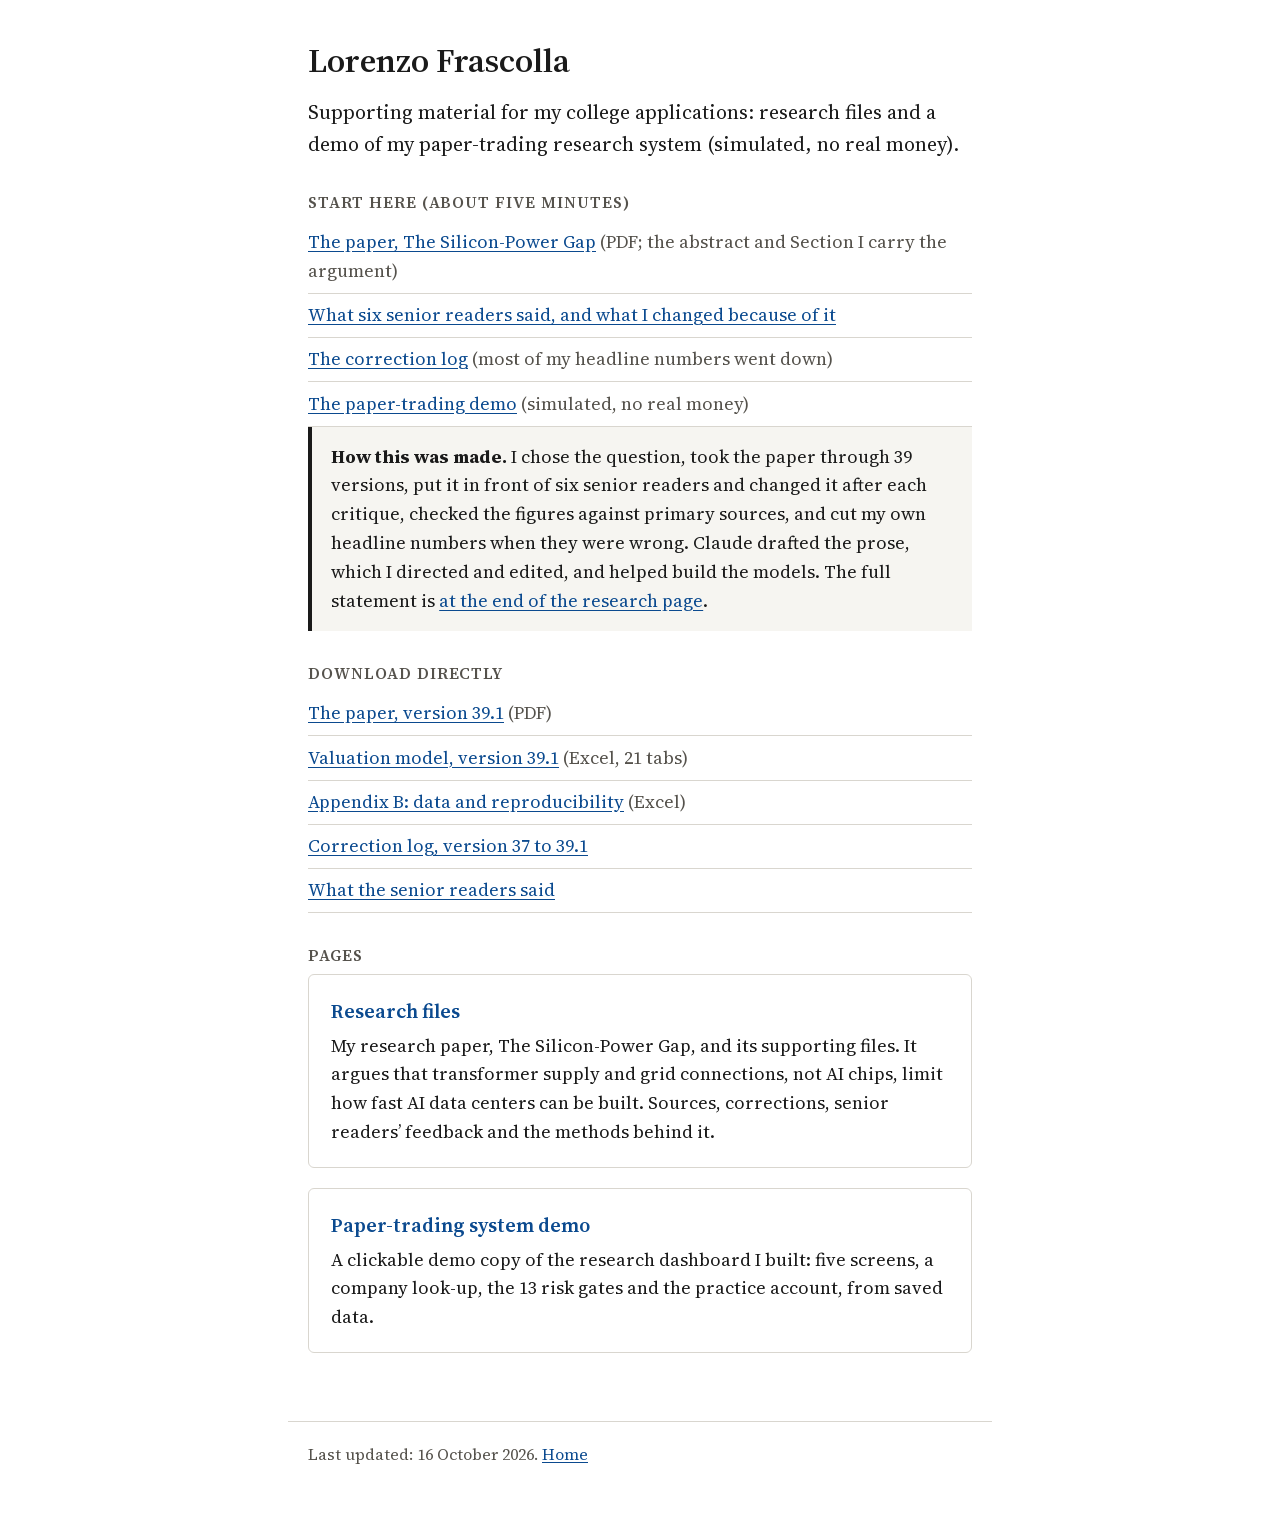
==== index.html @ b6e023e7 "Authorship wording: AI drafted the prose, which I directed and edited; lead the note with what I did" ====
<!doctype html>
<html lang="en">
<head>
<meta charset="utf-8">
<meta name="viewport" content="width=device-width, initial-scale=1">
<meta name="robots" content="noindex">
<title>Lorenzo Frascolla</title>
<meta name="description" content="Supporting material for my college applications: research files and a demo of my paper-trading research system (simulated, no real money).">
<link rel="icon" href="data:,">
<link rel="preload" href="assets/fonts/source-serif-4-latin.woff2" as="font" type="font/woff2" crossorigin>
<link rel="stylesheet" href="assets/style.css?v=9">

</head>
<body>
<a class="skip" href="#main">Skip to content</a>
<main id="main">
<h1>Lorenzo Frascolla</h1>
<p class="lede">Supporting material for my college applications: research files and a demo of my paper-trading research system (simulated, no real money).</p>
<h2 class="small-h">Start here (about five minutes)</h2>
<ol class="dl">
<li><a href="research/files/The-Silicon-Power-Gap-v39.1.pdf">The paper, The Silicon-Power Gap</a> <span class="muted">(PDF; the abstract and Section I carry the argument)</span></li>
<li><a href="research/#readers">What six senior readers said, and what I changed because of it</a></li>
<li><a href="research/#corrections">The correction log</a> <span class="muted">(most of my headline numbers went down)</span></li>
<li><a href="dashboard/">The paper-trading demo</a> <span class="muted">(simulated, no real money)</span></li>
</ol>
<p class="note"><strong>How this was made.</strong> I chose the question, took the paper through 39 versions, put it in front of six senior readers and changed it after each critique, checked the figures against primary sources, and cut my own headline numbers when they were wrong. Claude drafted the prose, which I directed and edited, and helped build the models. The full statement is <a href="research/#ai">at the end of the research page</a>.</p>
<h2 class="small-h">Download directly</h2>
<ul class="dl">
<li><a href="research/files/The-Silicon-Power-Gap-v39.1.pdf" download>The paper, version 39.1</a> <span class="muted">(PDF)</span></li>
<li><a href="research/files/SPG-Valuation-Model-v39.1.xlsx" download>Valuation model, version 39.1</a> <span class="muted">(Excel, 21 tabs)</span></li>
<li><a href="research/files/SPG-Appendix-B-Data-and-Reproducibility-v39.xlsx" download>Appendix B: data and reproducibility</a> <span class="muted">(Excel)</span></li>
<li><a href="research/#corrections">Correction log, version 37 to 39.1</a></li>
<li><a href="research/#readers">What the senior readers said</a></li>
</ul>
<h2 class="small-h">Pages</h2>
<ul class="cards">
<li><a class="card" href="research/"><strong>Research files</strong>My research paper, The Silicon-Power Gap, and its supporting files. It argues that transformer supply and grid connections, not AI chips, limit how fast AI data centers can be built. Sources, corrections, senior readers’ feedback and the methods behind it.</a></li>
<li><a class="card" href="dashboard/"><strong>Paper-trading system demo</strong>A clickable demo copy of the research dashboard I built: five screens, a company look-up, the 13 risk gates and the practice account, from saved data.</a></li>
</ul>
</main>
<footer class="site-footer">
<p>Last updated: 16 October 2026. <a href="./">Home</a></p>
</footer>
</body>
</html>
---- assets/style.css ----
/* Source Serif 4, from Google Fonts, hosted with the site. SIL Open Font License 1.1. */
@font-face {
  font-family: "Source Serif 4";
  font-style: normal;
  font-weight: 200 900;
  font-display: swap;
  src: url("fonts/source-serif-4-latin-ext.woff2") format("woff2");
  unicode-range: U+0100-02BA, U+02BD-02C5, U+02C7-02CC, U+02CE-02D7, U+02DD-02FF, U+0304, U+0308, U+0329, U+1D00-1DBF, U+1E00-1E9F, U+1EF2-1EFF, U+2020, U+20A0-20AB, U+20AD-20C4, U+2113, U+2C60-2C7F, U+A720-A7FF;
}
@font-face {
  font-family: "Source Serif 4";
  font-style: normal;
  font-weight: 200 900;
  font-display: swap;
  src: url("fonts/source-serif-4-latin.woff2") format("woff2");
  unicode-range: U+0000-00FF, U+0131, U+0152-0153, U+02BB-02BC, U+02C6, U+02DA, U+02DC, U+0304, U+0308, U+0329, U+2000-206F, U+20AC, U+2122, U+2191, U+2193, U+2212, U+2215, U+FEFF, U+FFFD;
}

:root {
  --ink: #1a1a1a;
  --muted: #55524c;
  --rule: #d9d6cf;
  --tint: #f6f5f1;
  --link: #0b4a8f;
  --portfolio: #1f5fbf;
  --index: #b3541e;
  --pass: #1d6b34;
  --fail: #a32020;
}

* { box-sizing: border-box; }

html { -webkit-text-size-adjust: 100%; }

body {
  margin: 0;
  background: #ffffff;
  color: var(--ink);
  font-family: "Source Serif 4", Georgia, "Times New Roman", serif;
  font-size: 1.125rem;
  line-height: 1.6;
  overflow-wrap: break-word;
}

main, .site-footer, .site-header {
  max-width: 44rem;
  margin: 0 auto;
  padding: 0 1.25rem;
}

main { padding-top: 2.5rem; padding-bottom: 3rem; }

.site-header { padding-top: 1.25rem; font-size: 1rem; }

h1 { font-size: 2.1rem; line-height: 1.2; margin: 0 0 1rem; font-weight: 600; }
h2 { font-size: 1.45rem; line-height: 1.3; margin: 3rem 0 0.75rem; font-weight: 600; }
h2[id] { scroll-margin-top: 5rem; }
h3 { font-size: 1.15rem; line-height: 1.35; margin: 2rem 0 0.5rem; font-weight: 600; }
p { margin: 0 0 1.1rem; }
ul, ol { margin: 0 0 1.1rem; padding-left: 1.4rem; }
li { margin-bottom: 0.45rem; }

a { color: var(--link); text-underline-offset: 0.15em; }
a:hover { text-decoration-thickness: 2px; }
a:focus-visible, button:focus-visible, summary:focus-visible {
  outline: 3px solid var(--link);
  outline-offset: 2px;
}

.lede { font-size: 1.25rem; }
.muted { color: var(--muted); }
.small { font-size: 0.95rem; }

.skip {
  position: absolute; left: -999px; top: 0;
  background: #ffffff; padding: 0.5rem 0.75rem;
}
.skip:focus { left: 0.5rem; top: 0.5rem; z-index: 20; }

.site-footer {
  border-top: 1px solid var(--rule);
  padding-top: 1.25rem;
  padding-bottom: 2.5rem;
  font-size: 1rem;
  color: var(--muted);
}

/* Home cards */
.cards { list-style: none; padding: 0; margin: 2.5rem 0 0; }
.cards li { margin: 0 0 1.25rem; }
.card {
  display: block;
  border: 1px solid var(--rule);
  border-radius: 6px;
  padding: 1.25rem 1.4rem;
  text-decoration: none;
  color: var(--ink);
}
.card:hover { border-color: var(--ink); }
.card strong { display: block; font-size: 1.25rem; color: var(--link); margin-bottom: 0.3rem; font-weight: 600; }

/* Notes and placeholders */
.note {
  background: var(--tint);
  border-left: 4px solid var(--ink);
  padding: 1rem 1.2rem;
  margin: 0 0 1.5rem;
}
.note p:last-child { margin-bottom: 0; }
.insert { background: #fff3c4; padding: 0 0.2em; }

/* Tables */
.table-wrap { overflow-x: auto; margin: 0 0 1.5rem; }
table { border-collapse: collapse; width: 100%; font-size: 1rem; }
caption { text-align: left; color: var(--muted); padding-bottom: 0.5rem; font-size: 0.95rem; }
th, td { text-align: left; vertical-align: top; padding: 0.5rem 0.6rem 0.5rem 0; border-bottom: 1px solid var(--rule); }
th { font-weight: 600; }
td.num, th.num { text-align: right; padding-right: 0; padding-left: 0.75rem; white-space: nowrap; }
th.num { white-space: normal; }

/* Correction log entries */
.entry { border-top: 1px solid var(--rule); padding: 1rem 0 0.2rem; }
.entry h3, .entry h4, .entry h5 { margin: 0 0 0.4rem; font-size: 1.1rem; font-weight: 600; }
.entry p { margin-bottom: 0.6rem; }
.label { font-weight: 600; }
.tag {
  display: inline-block; font-size: 0.85rem; border: 1px solid var(--ink);
  border-radius: 3px; padding: 0 0.4rem; margin-left: 0.4rem; white-space: nowrap; font-weight: 400;
}

details { margin: 0 0 1.25rem; }
summary { cursor: pointer; font-weight: 600; padding: 0.3rem 0; }

.sources li { margin-bottom: 0.7rem; font-size: 1rem; }

/* Dashboard */
.banner {
  position: sticky; top: 0; z-index: 10;
  background: var(--ink); color: #ffffff;
  text-align: center; font-size: 1rem; line-height: 1.4;
  padding: 0.6rem 1rem;
}

.verdict {
  border: 2px solid var(--fail);
  border-radius: 6px;
  padding: 1.1rem 1.3rem;
  margin: 0 0 1.5rem;
}
.verdict strong { display: block; font-size: 1.45rem; line-height: 1.3; }
.verdict p { margin: 0.4rem 0 0; }
.result-pass { color: var(--pass); font-weight: 600; white-space: nowrap; }
.result-fail { color: var(--fail); font-weight: 600; white-space: nowrap; }

.gates { counter-reset: gate; list-style: none; padding: 0; }
.gates li { counter-increment: gate; padding-left: 2.2rem; position: relative; }
.gates li::before { content: counter(gate) "."; position: absolute; left: 0; width: 1.8rem; text-align: right; color: var(--muted); }
.gate-group { font-weight: 600; margin: 1rem 0 0.4rem; }

.figure { margin: 1.5rem 0; }
.chart-box { position: relative; max-width: 40rem; }
.chart-box svg { display: block; width: 100%; height: auto; }
.legend { display: flex; flex-wrap: wrap; gap: 0.4rem 1.5rem; font-size: 1rem; margin: 0 0 0.5rem; padding: 0; list-style: none; }
.legend li { margin: 0; display: flex; align-items: center; gap: 0.5rem; }
.swatch { display: inline-block; width: 1.6rem; height: 0; border-top: 3px solid var(--portfolio); }
.swatch.index { border-top: 3px dashed var(--index); }
.tip {
  position: absolute; pointer-events: none; display: none;
  background: #ffffff; border: 1px solid var(--ink); border-radius: 4px;
  padding: 0.35rem 0.6rem; font-size: 0.9rem; line-height: 1.4; white-space: nowrap;
}
figcaption { font-size: 0.95rem; color: var(--muted); margin-top: 0.5rem; }

.stats { display: grid; grid-template-columns: repeat(auto-fit, minmax(11rem, 1fr)); gap: 1rem; margin: 0 0 1.5rem; padding: 0; list-style: none; }
.stats li { border: 1px solid var(--rule); border-radius: 6px; padding: 0.8rem 1rem; margin: 0; }
.stats .big { display: block; font-size: 1.6rem; font-weight: 600; line-height: 1.2; }
.stats .cap { font-size: 0.95rem; color: var(--muted); }

dl.glossary dt { font-weight: 600; margin-top: 0.9rem; }
dl.glossary dd { margin: 0.15rem 0 0; }

@media (max-width: 30rem) {
  body { font-size: 1.0625rem; }
  h1 { font-size: 1.75rem; }
  h2 { font-size: 1.3rem; }
  table { font-size: 0.9rem; }
  th, td { padding-right: 0.45rem; }
  .banner { font-size: 0.9rem; padding: 0.4rem 0.75rem; line-height: 1.3; }
}

@media print {
  .banner { position: static; }
}

/* demo page controls */
.controls { display: flex; flex-wrap: wrap; gap: 0.6rem; margin: 0 0 0.5rem; }
.ctl { font: inherit; font-size: 1rem; background: #ffffff; color: var(--ink); border: 1px solid var(--ink); border-radius: 5px; padding: 0.55rem 1rem; cursor: pointer; min-height: 2.75rem; text-decoration: none; display: inline-flex; align-items: center; }
.ctl.primary { background: var(--ink); color: #ffffff; }
.ctl:hover { text-decoration: underline; }
.sr { position: absolute; left: -9999px; }

.entry h4.group, h4.group { font-size: 1.05rem; color: var(--muted); margin: 2rem 0 0.25rem; text-transform: uppercase; letter-spacing: 0.06em; font-weight: 600; }
.formulas td.mono { font-family: ui-monospace, "SF Mono", Menlo, monospace; font-size: 0.85rem; }
.formulas th .sub { display: block; font-weight: 400; font-size: 0.9rem; color: var(--muted); }
.mono { font-family: ui-monospace, "SF Mono", Menlo, monospace; font-size: 0.95rem; }
.math { display: block; overflow-x: auto; margin: 0.3rem 0 0.6rem; font-size: 1.1rem; }
.math math { font-family: "Latin Modern Math", "STIX Two Math", "Cambria Math", math; }

/* research page: files and accordions */
.files { list-style: none; padding: 0; margin: 0.5rem 0 1.5rem; display: grid; gap: 0.75rem; }
.files li { margin: 0; }
.file { display: block; border: 1px solid var(--ink); border-radius: 6px; padding: 0.9rem 1.1rem 0.9rem 3.2rem; text-decoration: none; color: var(--ink); position: relative; }
.file::before { content: "\2193"; position: absolute; left: 1.1rem; top: 0.85rem; font-size: 1.2rem; font-weight: 600; }
.file strong { display: block; color: var(--link); font-size: 1.1rem; margin-bottom: 0.2rem; }
.file span { font-size: 0.95rem; color: var(--muted); }
.file:hover strong { text-decoration: underline; }
.linkbtn { font: inherit; background: none; border: 0; color: var(--link); text-decoration: underline; padding: 0; cursor: pointer; }
details.acc { border-top: 1px solid var(--rule); margin: 0; }
details.acc:last-of-type { border-bottom: 1px solid var(--rule); }
details.acc > summary { list-style: none; cursor: pointer; padding: 0.9rem 2rem 0.9rem 0; position: relative; }
details.acc > summary::-webkit-details-marker { display: none; }
details.acc > summary::after { content: "+"; position: absolute; right: 0.2rem; top: 0.75rem; font-size: 1.5rem; font-weight: 400; }
details.acc[open] > summary::after { content: "\2212"; }
details.acc .t { display: block; font-size: 1.2rem; font-weight: 600; }
details.acc .d { display: block; font-weight: 400; font-size: 0.95rem; color: var(--muted); }
.acc-in { padding: 0 0 1.5rem; }
.small-h { font-size: 1rem; text-transform: uppercase; letter-spacing: 0.06em; color: var(--muted); margin: 2rem 0 0.5rem; }
.dl { list-style: none; padding: 0; margin: 0; }
.dl li { padding: 0.45rem 0; border-bottom: 1px solid var(--rule); margin: 0; }
.cards { margin-top: 0.5rem; }
.ctl.small { font-size: 0.9rem; padding: 0.35rem 0.75rem; min-height: 2.5rem; }
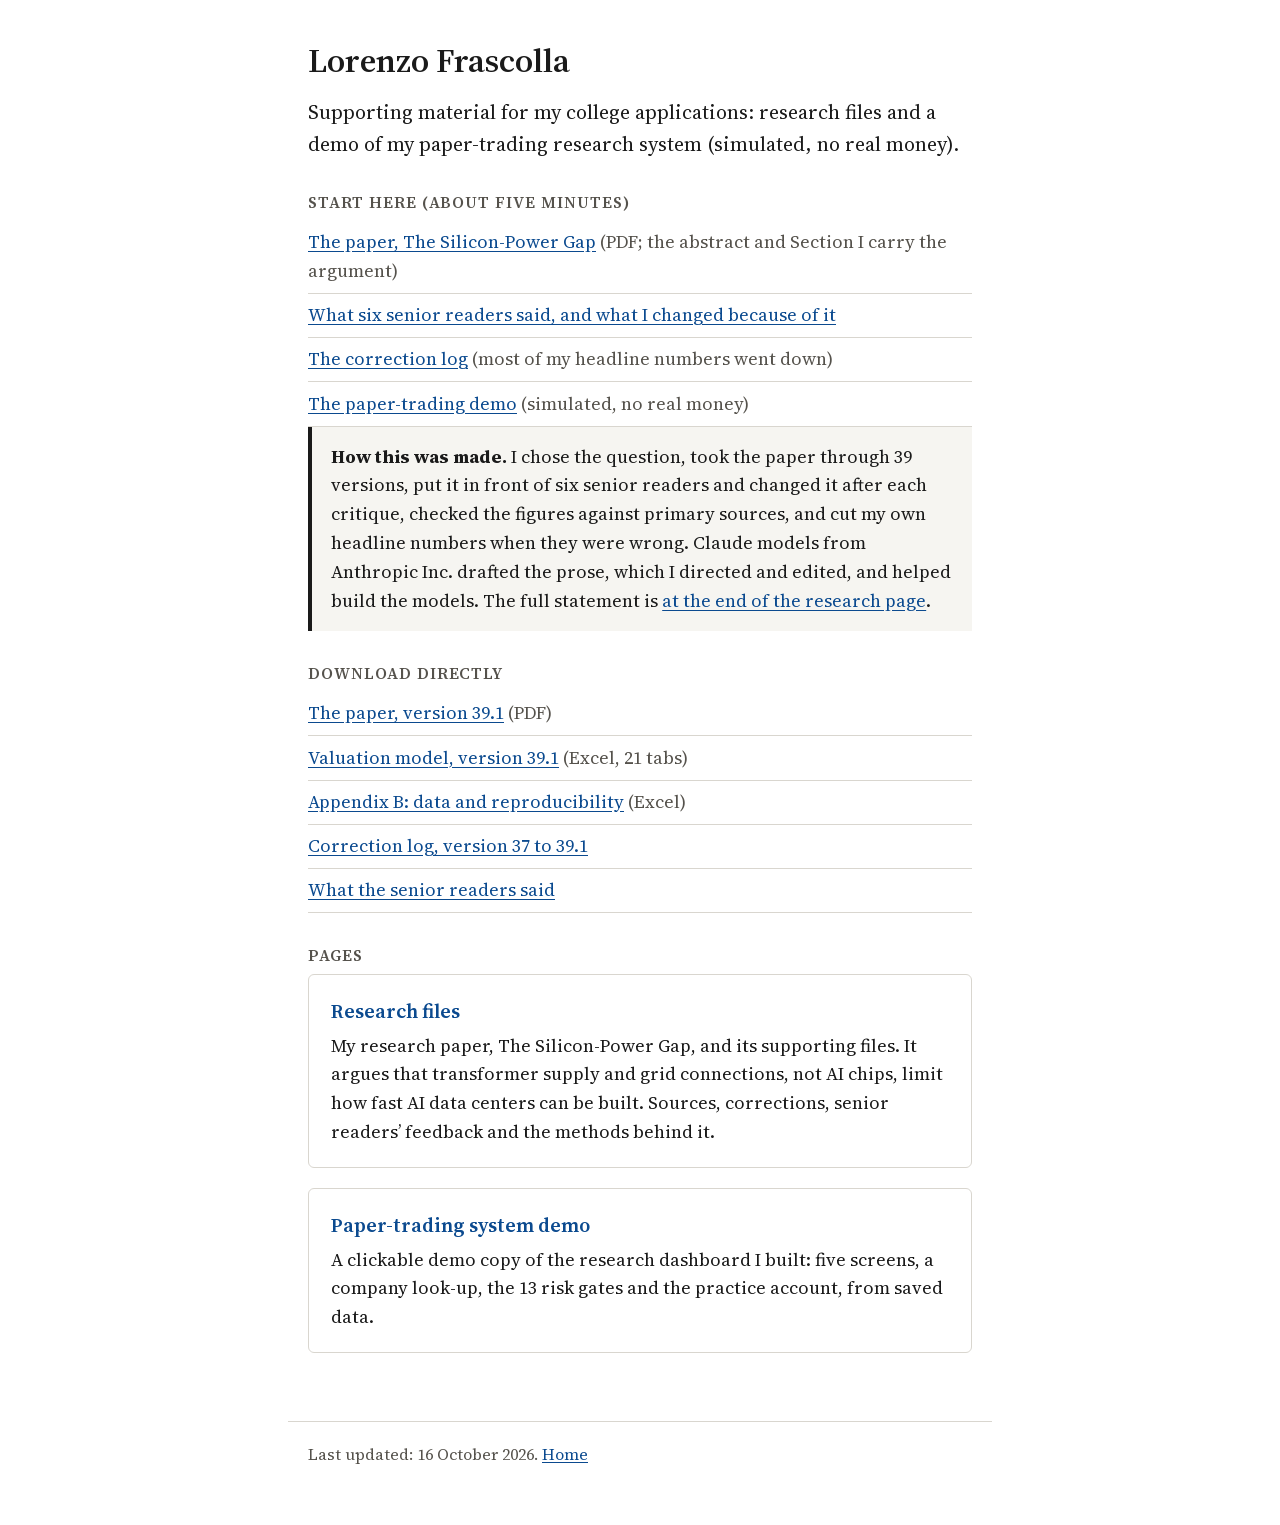
==== commit c63bebae: "Name Anthropic in the AI note; paper cover carries version 39.1 and date; correction log entry compl" ====
--- a/index.html
+++ b/index.html
@@ -23,7 +23,7 @@
 <li><a href="research/#corrections">The correction log</a> <span class="muted">(most of my headline numbers went down)</span></li>
 <li><a href="dashboard/">The paper-trading demo</a> <span class="muted">(simulated, no real money)</span></li>
 </ol>
-<p class="note"><strong>How this was made.</strong> I chose the question, took the paper through 39 versions, put it in front of six senior readers and changed it after each critique, checked the figures against primary sources, and cut my own headline numbers when they were wrong. Claude drafted the prose, which I directed and edited, and helped build the models. The full statement is <a href="research/#ai">at the end of the research page</a>.</p>
+<p class="note"><strong>How this was made.</strong> I chose the question, took the paper through 39 versions, put it in front of six senior readers and changed it after each critique, checked the figures against primary sources, and cut my own headline numbers when they were wrong. Claude models from Anthropic Inc. drafted the prose, which I directed and edited, and helped build the models. The full statement is <a href="research/#ai">at the end of the research page</a>.</p>
 <h2 class="small-h">Download directly</h2>
 <ul class="dl">
 <li><a href="research/files/The-Silicon-Power-Gap-v39.1.pdf" download>The paper, version 39.1</a> <span class="muted">(PDF)</span></li>
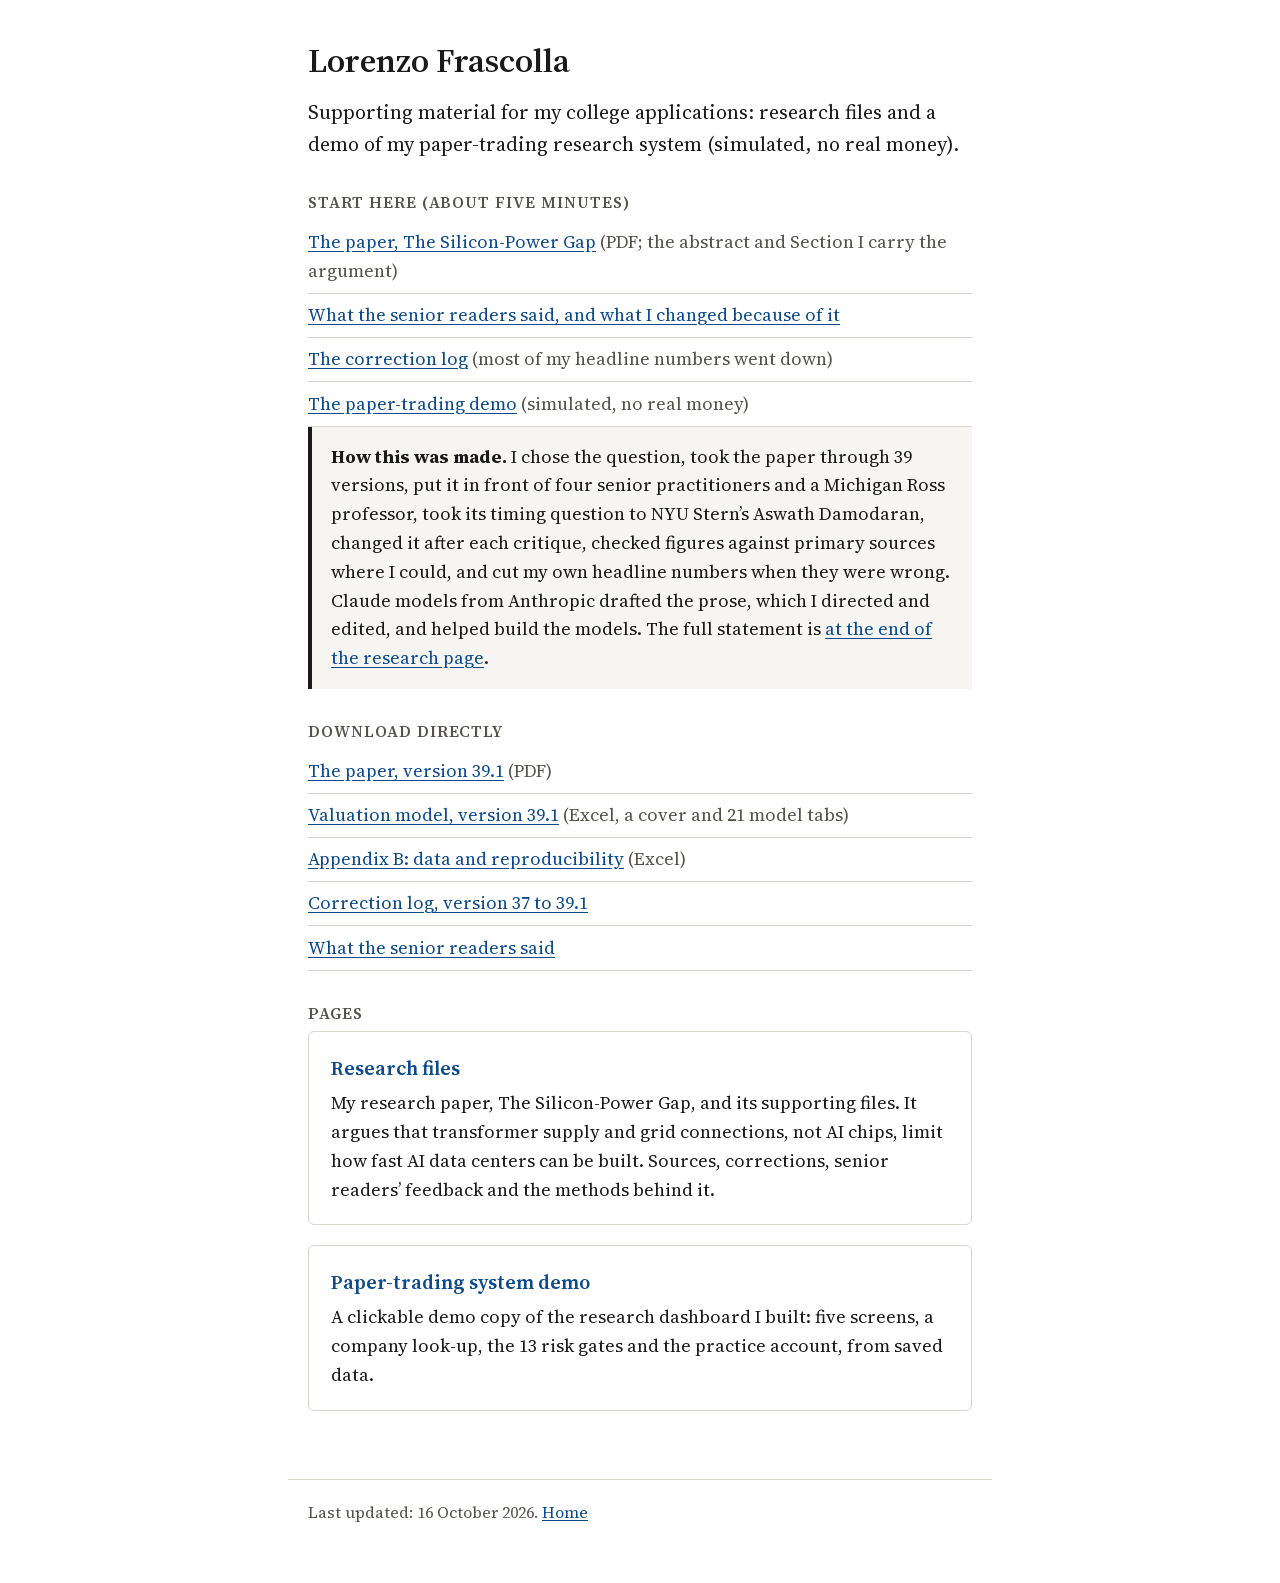
==== commit 2c3d0ccd: "Final pass: paper 39.1 wording fixes, authorship wording for essays and code, reader descriptions ma" ====
--- a/index.html
+++ b/index.html
@@ -19,15 +19,15 @@
 <h2 class="small-h">Start here (about five minutes)</h2>
 <ol class="dl">
 <li><a href="research/files/The-Silicon-Power-Gap-v39.1.pdf">The paper, The Silicon-Power Gap</a> <span class="muted">(PDF; the abstract and Section I carry the argument)</span></li>
-<li><a href="research/#readers">What six senior readers said, and what I changed because of it</a></li>
+<li><a href="research/#readers">What the senior readers said, and what I changed because of it</a></li>
 <li><a href="research/#corrections">The correction log</a> <span class="muted">(most of my headline numbers went down)</span></li>
 <li><a href="dashboard/">The paper-trading demo</a> <span class="muted">(simulated, no real money)</span></li>
 </ol>
-<p class="note"><strong>How this was made.</strong> I chose the question, took the paper through 39 versions, put it in front of six senior readers and changed it after each critique, checked the figures against primary sources, and cut my own headline numbers when they were wrong. Claude models from Anthropic Inc. drafted the prose, which I directed and edited, and helped build the models. The full statement is <a href="research/#ai">at the end of the research page</a>.</p>
+<p class="note"><strong>How this was made.</strong> I chose the question, took the paper through 39 versions, put it in front of four senior practitioners and a Michigan Ross professor, took its timing question to NYU Stern’s Aswath Damodaran, changed it after each critique, checked figures against primary sources where I could, and cut my own headline numbers when they were wrong. Claude models from Anthropic drafted the prose, which I directed and edited, and helped build the models. The full statement is <a href="research/#ai">at the end of the research page</a>.</p>
 <h2 class="small-h">Download directly</h2>
 <ul class="dl">
 <li><a href="research/files/The-Silicon-Power-Gap-v39.1.pdf" download>The paper, version 39.1</a> <span class="muted">(PDF)</span></li>
-<li><a href="research/files/SPG-Valuation-Model-v39.1.xlsx" download>Valuation model, version 39.1</a> <span class="muted">(Excel, 21 tabs)</span></li>
+<li><a href="research/files/SPG-Valuation-Model-v39.1.xlsx" download>Valuation model, version 39.1</a> <span class="muted">(Excel, a cover and 21 model tabs)</span></li>
 <li><a href="research/files/SPG-Appendix-B-Data-and-Reproducibility-v39.xlsx" download>Appendix B: data and reproducibility</a> <span class="muted">(Excel)</span></li>
 <li><a href="research/#corrections">Correction log, version 37 to 39.1</a></li>
 <li><a href="research/#readers">What the senior readers said</a></li>
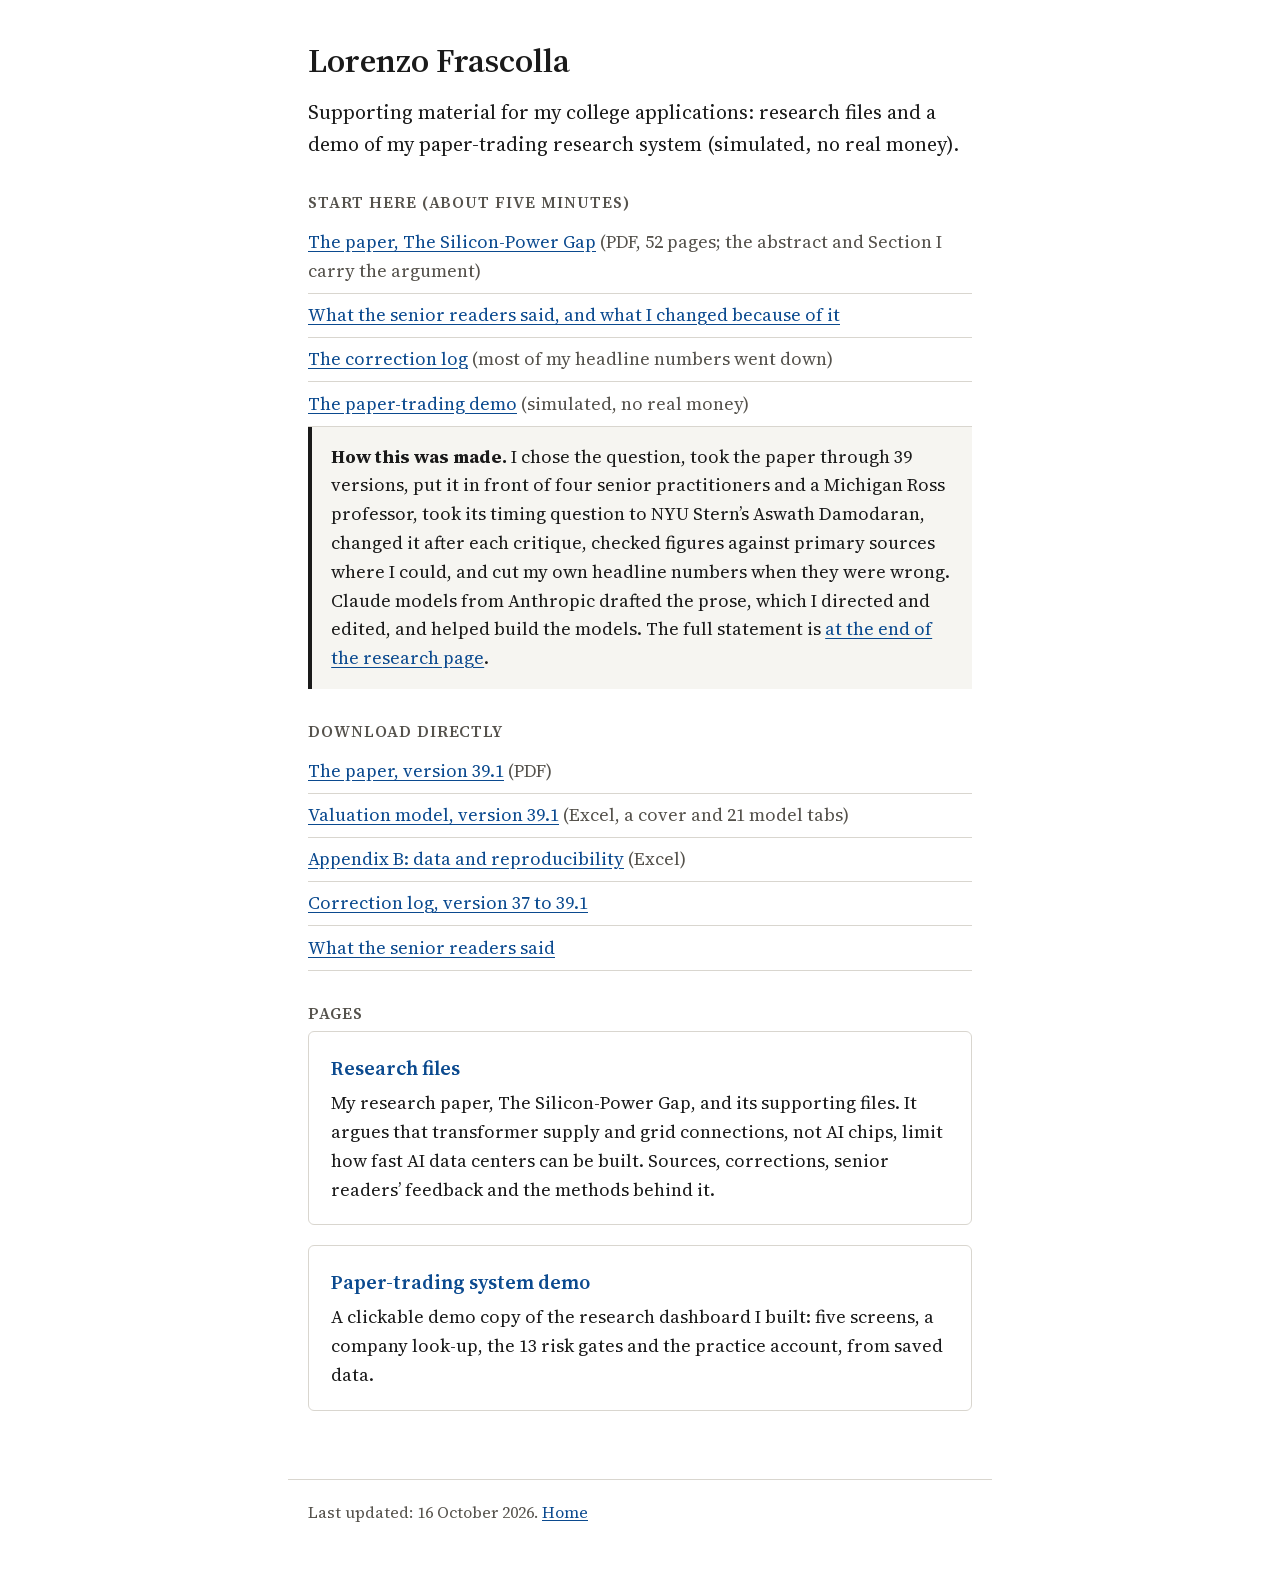
==== commit 7b1589b0: "Paper 39.1: grid carbon-intensity sentence and sources corrected (Fingrid operational 32 g); page co" ====
--- a/index.html
+++ b/index.html
@@ -18,7 +18,7 @@
 <p class="lede">Supporting material for my college applications: research files and a demo of my paper-trading research system (simulated, no real money).</p>
 <h2 class="small-h">Start here (about five minutes)</h2>
 <ol class="dl">
-<li><a href="research/files/The-Silicon-Power-Gap-v39.1.pdf">The paper, The Silicon-Power Gap</a> <span class="muted">(PDF; the abstract and Section I carry the argument)</span></li>
+<li><a href="research/files/The-Silicon-Power-Gap-v39.1.pdf">The paper, The Silicon-Power Gap</a> <span class="muted">(PDF, 52 pages; the abstract and Section I carry the argument)</span></li>
 <li><a href="research/#readers">What the senior readers said, and what I changed because of it</a></li>
 <li><a href="research/#corrections">The correction log</a> <span class="muted">(most of my headline numbers went down)</span></li>
 <li><a href="dashboard/">The paper-trading demo</a> <span class="muted">(simulated, no real money)</span></li>
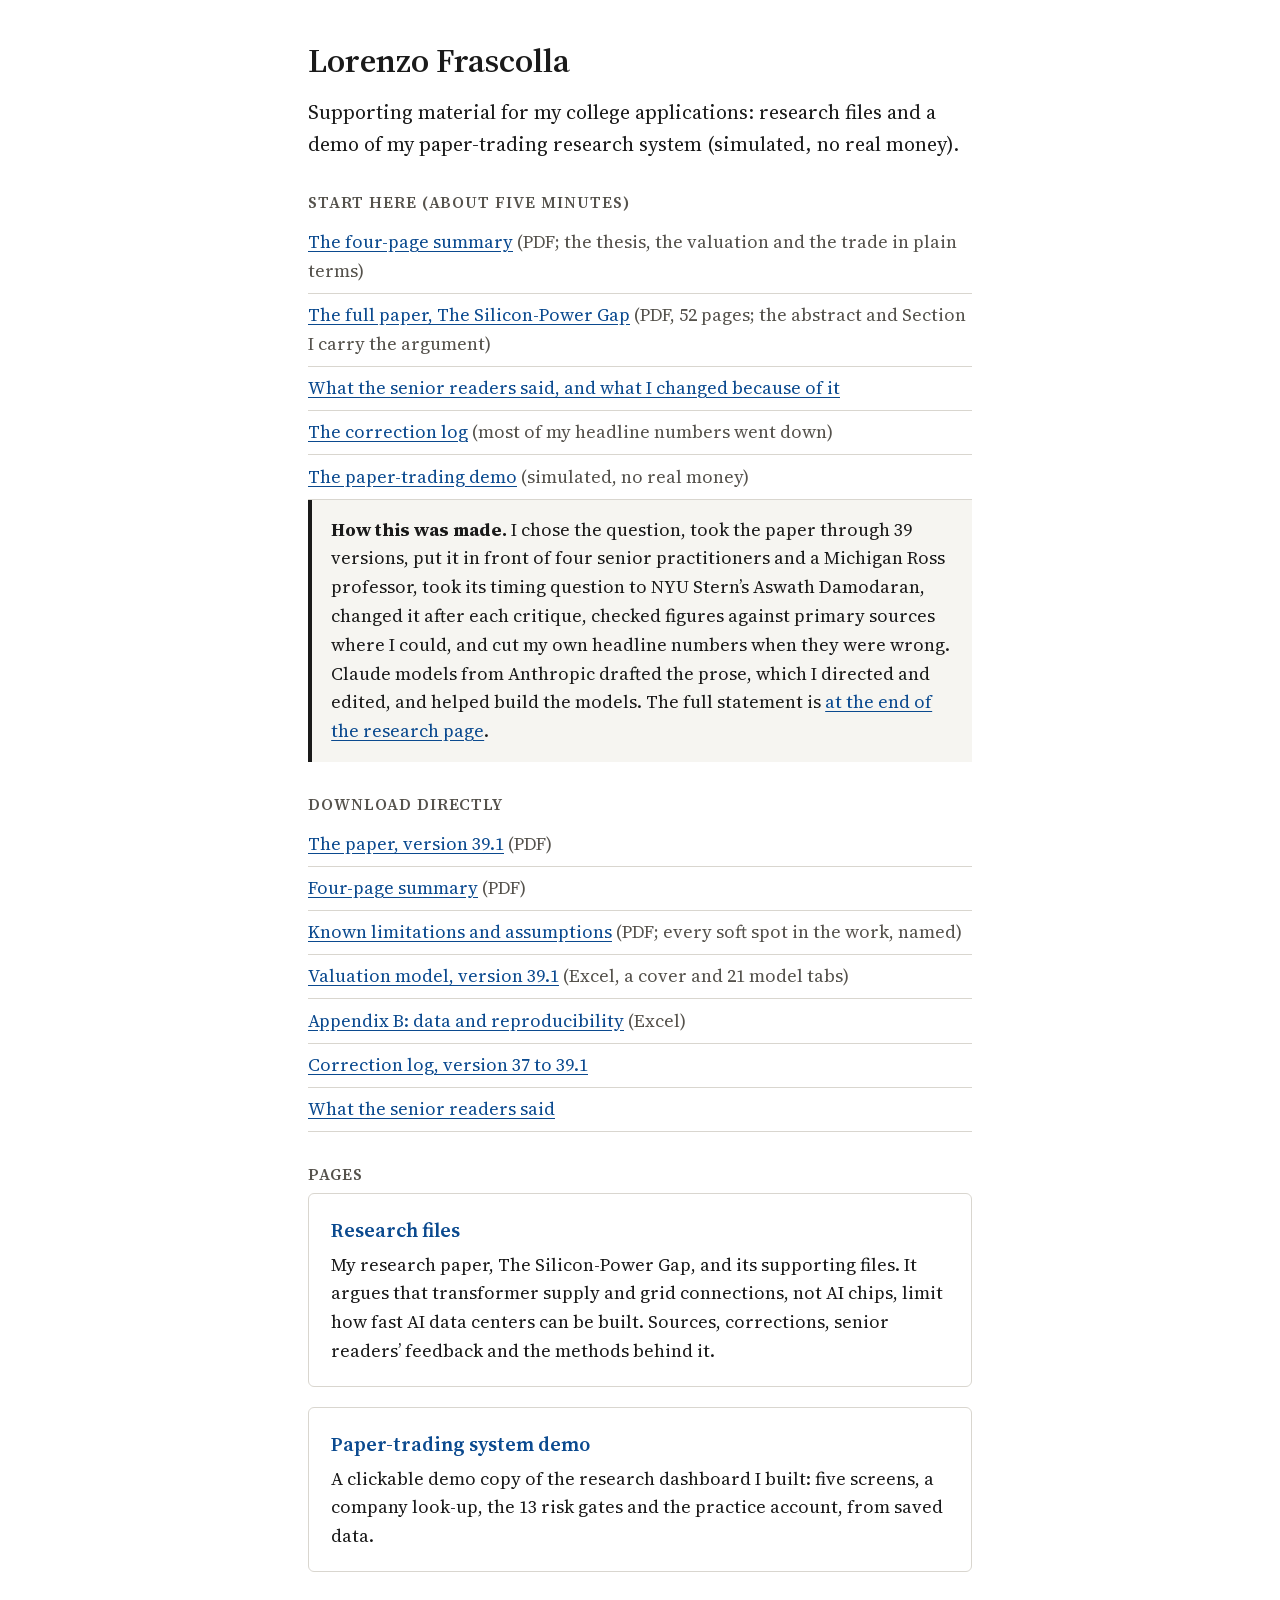
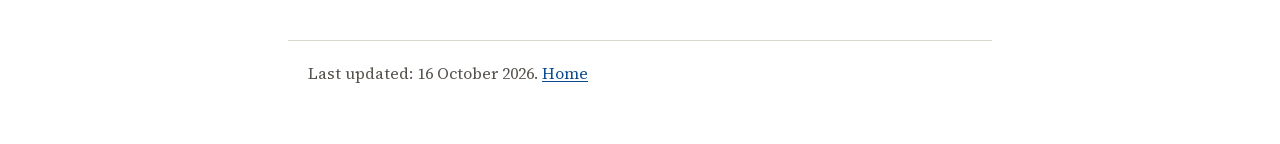
==== commit aa6f1d2e: "Add four-page summary and known-limitations annex (both brought in line with paper 39.1) Co-Authored" ====
--- a/index.html
+++ b/index.html
@@ -18,7 +18,8 @@
 <p class="lede">Supporting material for my college applications: research files and a demo of my paper-trading research system (simulated, no real money).</p>
 <h2 class="small-h">Start here (about five minutes)</h2>
 <ol class="dl">
-<li><a href="research/files/The-Silicon-Power-Gap-v39.1.pdf">The paper, The Silicon-Power Gap</a> <span class="muted">(PDF, 52 pages; the abstract and Section I carry the argument)</span></li>
+<li><a href="research/files/SPG-Four-Page-Summary-v39.1.pdf">The four-page summary</a> <span class="muted">(PDF; the thesis, the valuation and the trade in plain terms)</span></li>
+<li><a href="research/files/The-Silicon-Power-Gap-v39.1.pdf">The full paper, The Silicon-Power Gap</a> <span class="muted">(PDF, 52 pages; the abstract and Section I carry the argument)</span></li>
 <li><a href="research/#readers">What the senior readers said, and what I changed because of it</a></li>
 <li><a href="research/#corrections">The correction log</a> <span class="muted">(most of my headline numbers went down)</span></li>
 <li><a href="dashboard/">The paper-trading demo</a> <span class="muted">(simulated, no real money)</span></li>
@@ -27,6 +28,8 @@
 <h2 class="small-h">Download directly</h2>
 <ul class="dl">
 <li><a href="research/files/The-Silicon-Power-Gap-v39.1.pdf" download>The paper, version 39.1</a> <span class="muted">(PDF)</span></li>
+<li><a href="research/files/SPG-Four-Page-Summary-v39.1.pdf" download>Four-page summary</a> <span class="muted">(PDF)</span></li>
+<li><a href="research/files/SPG-Known-Limitations-v39.1.pdf" download>Known limitations and assumptions</a> <span class="muted">(PDF; every soft spot in the work, named)</span></li>
 <li><a href="research/files/SPG-Valuation-Model-v39.1.xlsx" download>Valuation model, version 39.1</a> <span class="muted">(Excel, a cover and 21 model tabs)</span></li>
 <li><a href="research/files/SPG-Appendix-B-Data-and-Reproducibility-v39.xlsx" download>Appendix B: data and reproducibility</a> <span class="muted">(Excel)</span></li>
 <li><a href="research/#corrections">Correction log, version 37 to 39.1</a></li>
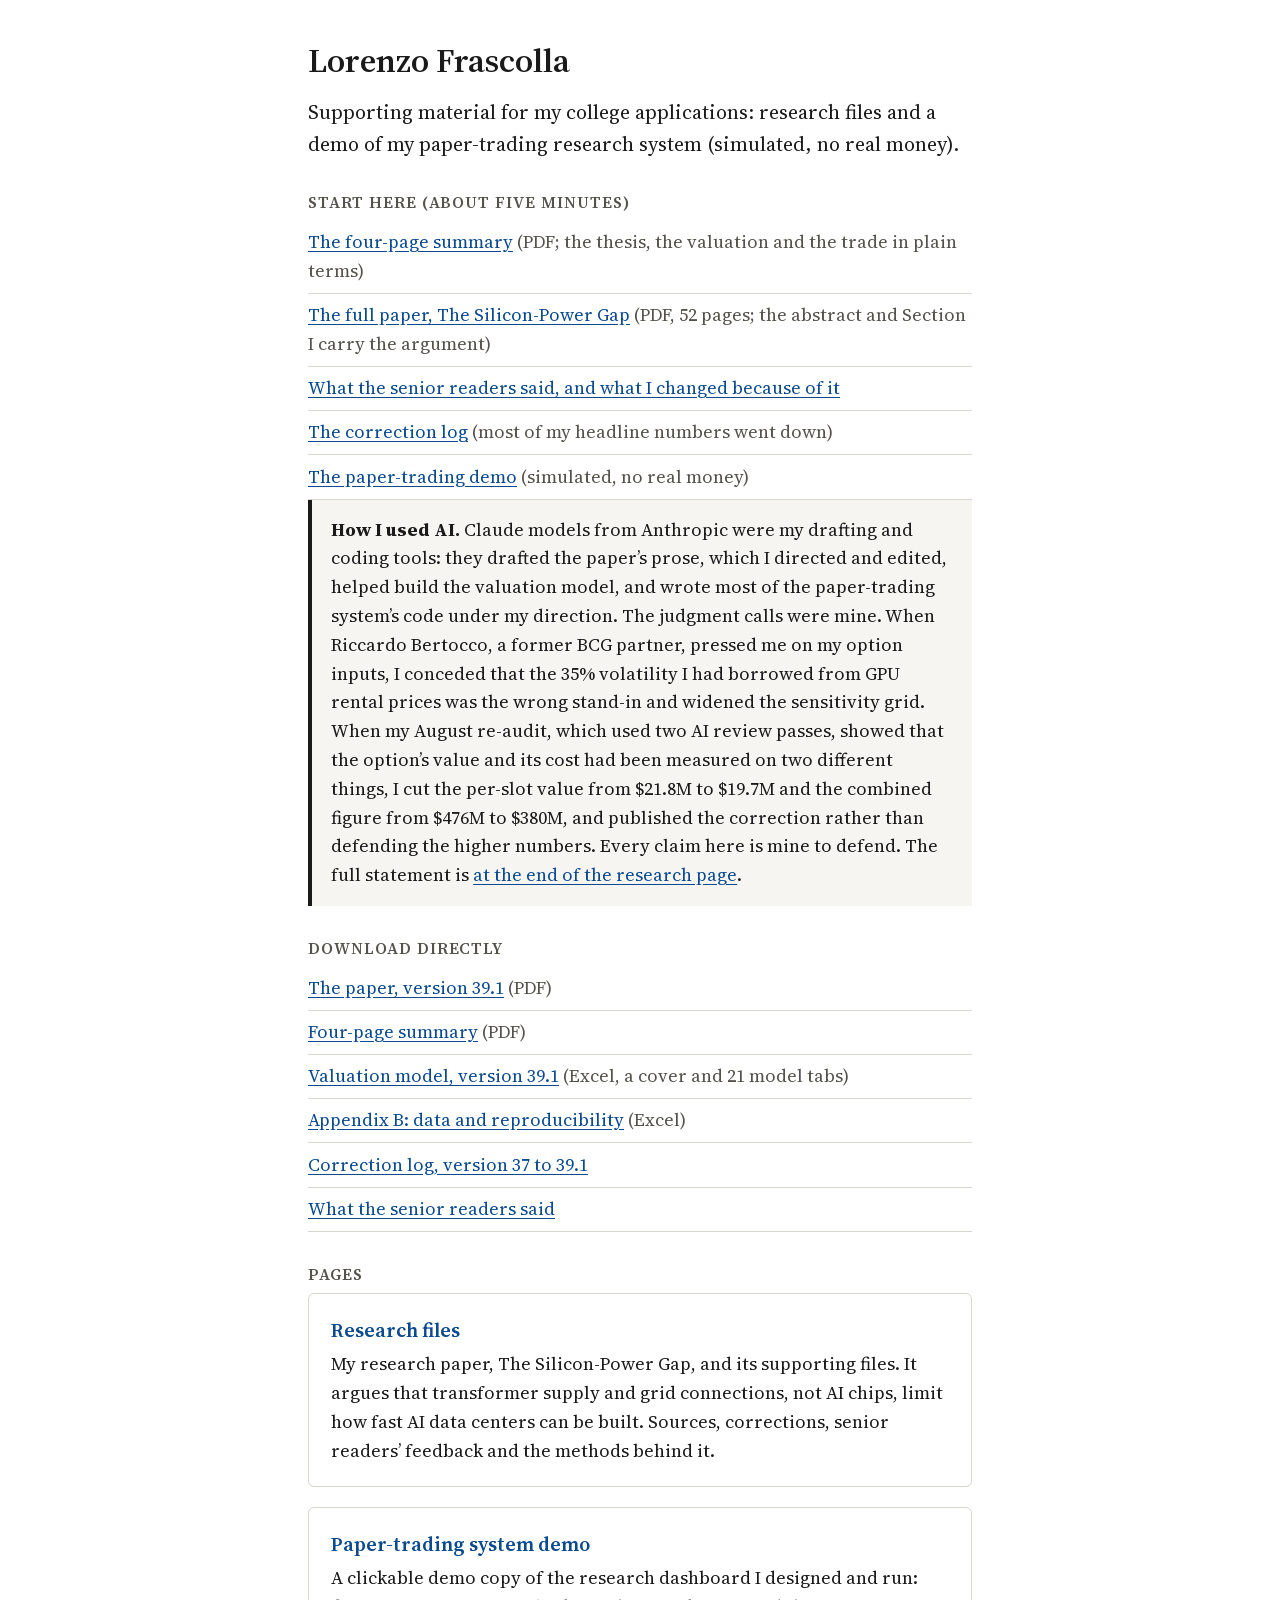
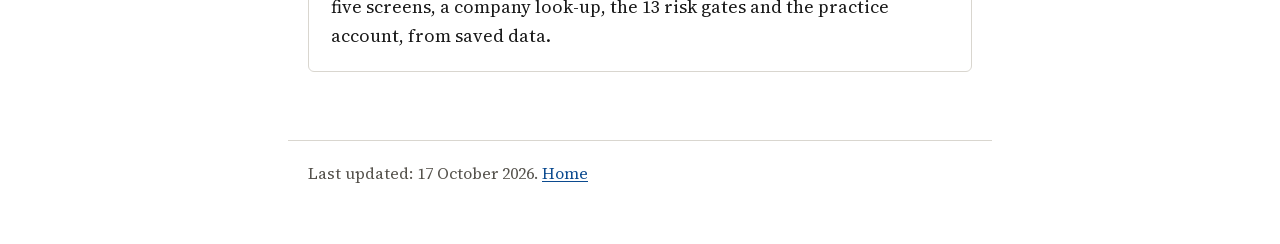
==== commit 2dc4c471: "Freeze pass: consistency fixes across the paper, summary, model, appendix and pages - Paper 39.1 re-" ====
--- a/index.html
+++ b/index.html
@@ -24,12 +24,11 @@
 <li><a href="research/#corrections">The correction log</a> <span class="muted">(most of my headline numbers went down)</span></li>
 <li><a href="dashboard/">The paper-trading demo</a> <span class="muted">(simulated, no real money)</span></li>
 </ol>
-<p class="note"><strong>How this was made.</strong> I chose the question, took the paper through 39 versions, put it in front of four senior practitioners and a Michigan Ross professor, took its timing question to NYU Stern’s Aswath Damodaran, changed it after each critique, checked figures against primary sources where I could, and cut my own headline numbers when they were wrong. Claude models from Anthropic drafted the prose, which I directed and edited, and helped build the models. The full statement is <a href="research/#ai">at the end of the research page</a>.</p>
+<p class="note"><strong>How I used AI.</strong> Claude models from Anthropic were my drafting and coding tools: they drafted the paper’s prose, which I directed and edited, helped build the valuation model, and wrote most of the paper-trading system’s code under my direction. The judgment calls were mine. When Riccardo Bertocco, a former BCG partner, pressed me on my option inputs, I conceded that the 35% volatility I had borrowed from GPU rental prices was the wrong stand-in and widened the sensitivity grid. When my August re-audit, which used two AI review passes, showed that the option’s value and its cost had been measured on two different things, I cut the per-slot value from $21.8M to $19.7M and the combined figure from $476M to $380M, and published the correction rather than defending the higher numbers. Every claim here is mine to defend. The full statement is <a href="research/#ai">at the end of the research page</a>.</p>
 <h2 class="small-h">Download directly</h2>
 <ul class="dl">
 <li><a href="research/files/The-Silicon-Power-Gap-v39.1.pdf" download>The paper, version 39.1</a> <span class="muted">(PDF)</span></li>
 <li><a href="research/files/SPG-Four-Page-Summary-v39.1.pdf" download>Four-page summary</a> <span class="muted">(PDF)</span></li>
-<li><a href="research/files/SPG-Known-Limitations-v39.1.pdf" download>Known limitations and assumptions</a> <span class="muted">(PDF; every soft spot in the work, named)</span></li>
 <li><a href="research/files/SPG-Valuation-Model-v39.1.xlsx" download>Valuation model, version 39.1</a> <span class="muted">(Excel, a cover and 21 model tabs)</span></li>
 <li><a href="research/files/SPG-Appendix-B-Data-and-Reproducibility-v39.xlsx" download>Appendix B: data and reproducibility</a> <span class="muted">(Excel)</span></li>
 <li><a href="research/#corrections">Correction log, version 37 to 39.1</a></li>
@@ -38,11 +37,11 @@
 <h2 class="small-h">Pages</h2>
 <ul class="cards">
 <li><a class="card" href="research/"><strong>Research files</strong>My research paper, The Silicon-Power Gap, and its supporting files. It argues that transformer supply and grid connections, not AI chips, limit how fast AI data centers can be built. Sources, corrections, senior readers’ feedback and the methods behind it.</a></li>
-<li><a class="card" href="dashboard/"><strong>Paper-trading system demo</strong>A clickable demo copy of the research dashboard I built: five screens, a company look-up, the 13 risk gates and the practice account, from saved data.</a></li>
+<li><a class="card" href="dashboard/"><strong>Paper-trading system demo</strong>A clickable demo copy of the research dashboard I designed and run: five screens, a company look-up, the 13 risk gates and the practice account, from saved data.</a></li>
 </ul>
 </main>
 <footer class="site-footer">
-<p>Last updated: 16 October 2026. <a href="./">Home</a></p>
+<p>Last updated: 17 October 2026. <a href="./">Home</a></p>
 </footer>
 </body>
 </html>
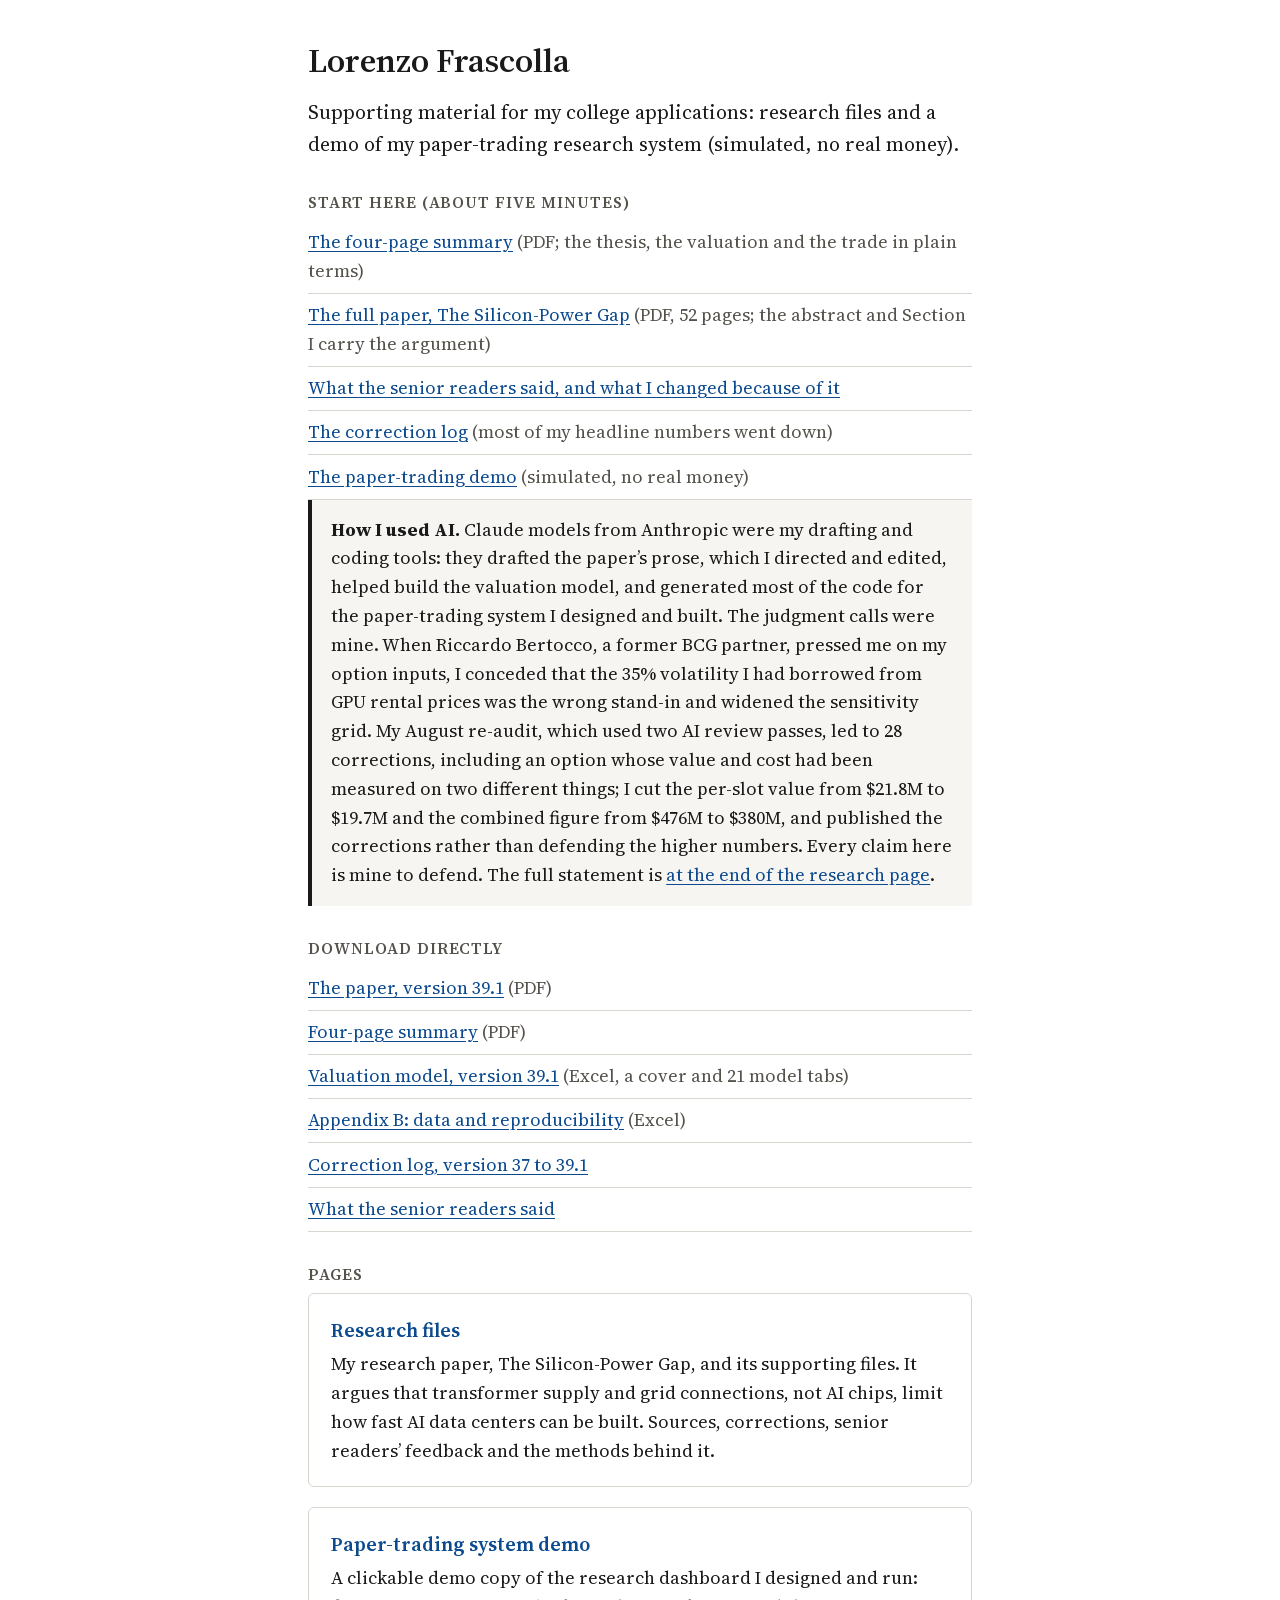
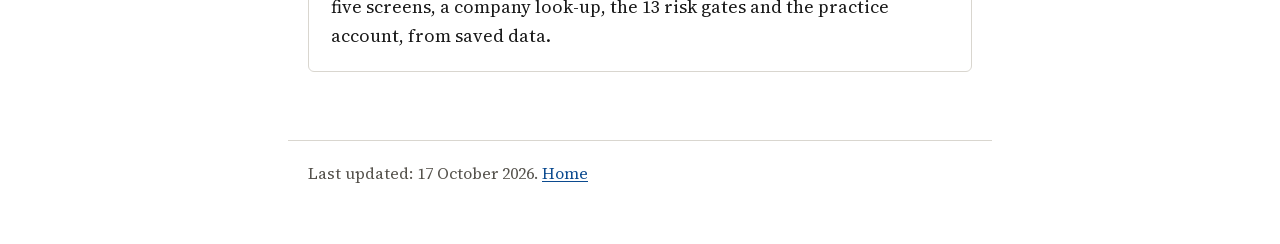
==== commit 937b12f7: "Audit fixes: equations print correctly, contradictory sentences reworded, contact line off the model" ====
--- a/index.html
+++ b/index.html
@@ -24,7 +24,7 @@
 <li><a href="research/#corrections">The correction log</a> <span class="muted">(most of my headline numbers went down)</span></li>
 <li><a href="dashboard/">The paper-trading demo</a> <span class="muted">(simulated, no real money)</span></li>
 </ol>
-<p class="note"><strong>How I used AI.</strong> Claude models from Anthropic were my drafting and coding tools: they drafted the paper’s prose, which I directed and edited, helped build the valuation model, and wrote most of the paper-trading system’s code under my direction. The judgment calls were mine. When Riccardo Bertocco, a former BCG partner, pressed me on my option inputs, I conceded that the 35% volatility I had borrowed from GPU rental prices was the wrong stand-in and widened the sensitivity grid. When my August re-audit, which used two AI review passes, showed that the option’s value and its cost had been measured on two different things, I cut the per-slot value from $21.8M to $19.7M and the combined figure from $476M to $380M, and published the correction rather than defending the higher numbers. Every claim here is mine to defend. The full statement is <a href="research/#ai">at the end of the research page</a>.</p>
+<p class="note"><strong>How I used AI.</strong> Claude models from Anthropic were my drafting and coding tools: they drafted the paper’s prose, which I directed and edited, helped build the valuation model, and generated most of the code for the paper-trading system I designed and built. The judgment calls were mine. When Riccardo Bertocco, a former BCG partner, pressed me on my option inputs, I conceded that the 35% volatility I had borrowed from GPU rental prices was the wrong stand-in and widened the sensitivity grid. My August re-audit, which used two AI review passes, led to 28 corrections, including an option whose value and cost had been measured on two different things; I cut the per-slot value from $21.8M to $19.7M and the combined figure from $476M to $380M, and published the corrections rather than defending the higher numbers. Every claim here is mine to defend. The full statement is <a href="research/#ai">at the end of the research page</a>.</p>
 <h2 class="small-h">Download directly</h2>
 <ul class="dl">
 <li><a href="research/files/The-Silicon-Power-Gap-v39.1.pdf" download>The paper, version 39.1</a> <span class="muted">(PDF)</span></li>
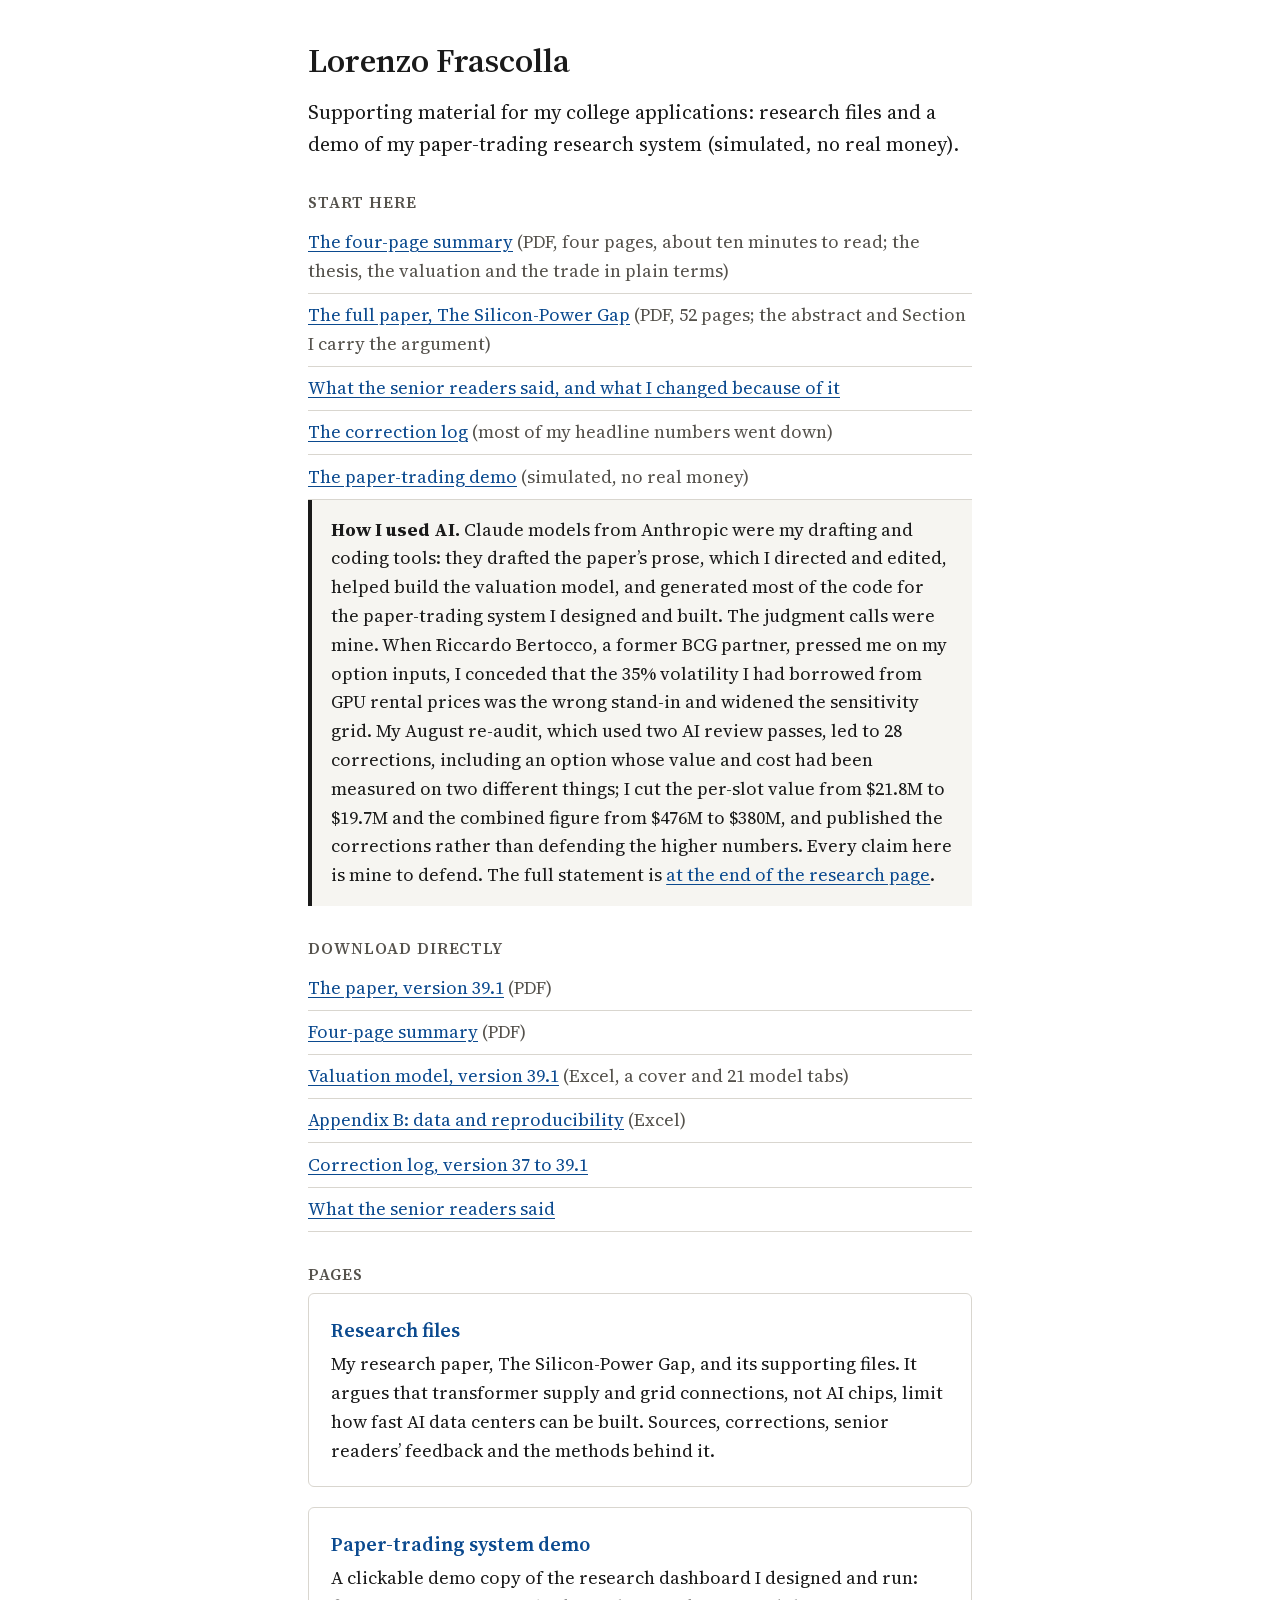
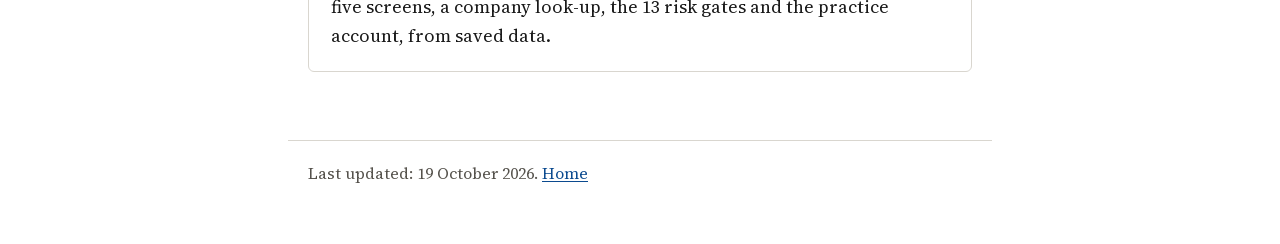
==== commit 35aed5ad: "Home: drop the five-minute label and give the summary's real reading time; demo targets note states " ====
--- a/index.html
+++ b/index.html
@@ -16,9 +16,9 @@
 <main id="main">
 <h1>Lorenzo Frascolla</h1>
 <p class="lede">Supporting material for my college applications: research files and a demo of my paper-trading research system (simulated, no real money).</p>
-<h2 class="small-h">Start here (about five minutes)</h2>
+<h2 class="small-h">Start here</h2>
 <ol class="dl">
-<li><a href="research/files/SPG-Four-Page-Summary-v39.1.pdf">The four-page summary</a> <span class="muted">(PDF; the thesis, the valuation and the trade in plain terms)</span></li>
+<li><a href="research/files/SPG-Four-Page-Summary-v39.1.pdf">The four-page summary</a> <span class="muted">(PDF, four pages, about ten minutes to read; the thesis, the valuation and the trade in plain terms)</span></li>
 <li><a href="research/files/The-Silicon-Power-Gap-v39.1.pdf">The full paper, The Silicon-Power Gap</a> <span class="muted">(PDF, 52 pages; the abstract and Section I carry the argument)</span></li>
 <li><a href="research/#readers">What the senior readers said, and what I changed because of it</a></li>
 <li><a href="research/#corrections">The correction log</a> <span class="muted">(most of my headline numbers went down)</span></li>
@@ -41,7 +41,7 @@
 </ul>
 </main>
 <footer class="site-footer">
-<p>Last updated: 17 October 2026. <a href="./">Home</a></p>
+<p>Last updated: 19 October 2026. <a href="./">Home</a></p>
 </footer>
 </body>
 </html>
